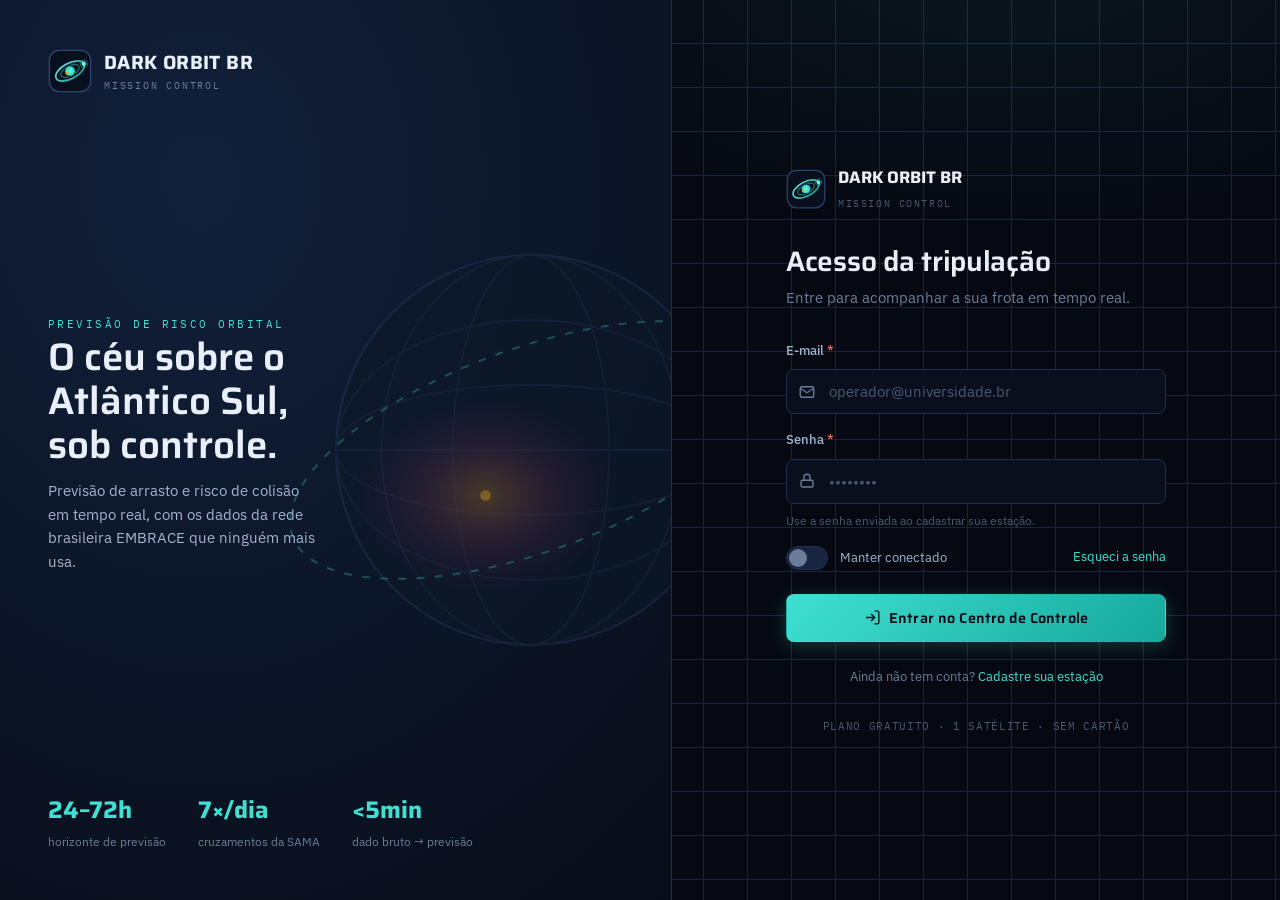
==== login.html @ e2dfccf2 "first commit" ====
<!DOCTYPE html>
<html lang="pt-BR">
<head>
  <meta charset="UTF-8">
  <meta name="viewport" content="width=device-width, initial-scale=1.0">
  <meta name="description" content="Acesso da tripulação ao Centro de Controle do Dark Orbit BR.">
  <title>Acesso · Dark Orbit BR</title>
  <link rel="icon" type="image/svg+xml" href="assets/logo.svg">
  <link rel="preconnect" href="https://fonts.googleapis.com">
  <link rel="preconnect" href="https://fonts.gstatic.com" crossorigin>
  <link href="https://fonts.googleapis.com/css2?family=Saira:wght@500;600;700&family=IBM+Plex+Sans:wght@400;500;600&family=IBM+Plex+Mono:wght@400;500&display=swap" rel="stylesheet">
  <link rel="stylesheet" href="css/style.css">
  <style>
    /* Layout específico da tela de acesso (split visual + formulário).
       Mantido localmente por ser exclusivo desta página. */
    .auth { display: grid; grid-template-columns: 1.05fr 0.95fr; min-height: 100vh; }
    .auth__visual {
      position: relative; overflow: hidden;
      background: radial-gradient(130% 120% at 30% 20%, #11203a, var(--c-void));
      border-right: 1px solid var(--c-line);
      display: flex; flex-direction: column; justify-content: space-between;
      padding: var(--s-7);
    }
    .auth__brand { display: flex; align-items: center; gap: var(--s-3); }
    .auth__brand img { width: 44px; height: 44px; }
    .auth__brand b { font-family: var(--f-display); font-size: 1.2rem; color: var(--t-hi); letter-spacing: 0.02em; }
    .auth__brand small { font-family: var(--f-mono); font-size: 0.62rem; letter-spacing: 0.18em; color: var(--t-low); text-transform: uppercase; display: block; }
    .auth__headline { max-width: 30ch; }
    .auth__headline h2 { font-size: clamp(1.6rem, 3vw, 2.4rem); margin-bottom: var(--s-3); }
    .auth__headline p { color: var(--t-mid); font-size: 0.95rem; }
    .auth__globe { position: absolute; right: -120px; top: 50%; transform: translateY(-50%); width: 520px; opacity: 0.5; pointer-events: none; }
    .auth__stats { display: flex; gap: var(--s-6); position: relative; z-index: 1; }
    .auth__stat b { font-family: var(--f-display); font-size: 1.5rem; color: var(--signal); display: block; }
    .auth__stat span { font-size: 0.74rem; color: var(--t-low); }
    .auth__form { display: flex; flex-direction: column; justify-content: center; padding: var(--s-7); }
    .auth__card { width: 100%; max-width: 380px; margin: 0 auto; }
    @media (max-width: 880px) {
      .auth { grid-template-columns: 1fr; }
      .auth__visual { display: none; }
      .auth__form { padding: var(--s-6) var(--s-5); }
    }
  </style>
</head>
<body>
  <main class="auth">
    <!-- Painel visual -->
    <section class="auth__visual" aria-hidden="true">
      <div class="auth__brand">
        <img src="assets/logo.svg" alt="">
        <span><b>DARK ORBIT BR</b><small>Mission Control</small></span>
      </div>

      <div class="auth__headline">
        <span class="eyebrow">Previsão de risco orbital</span>
        <h2>O céu sobre o Atlântico Sul, sob controle.</h2>
        <p>Previsão de arrasto e risco de colisão em tempo real, com os dados da rede brasileira EMBRACE que ninguém mais usa.</p>
      </div>

      <div class="auth__stats">
        <div class="auth__stat"><b>24–72h</b><span>horizonte de previsão</span></div>
        <div class="auth__stat"><b>7×/dia</b><span>cruzamentos da SAMA</span></div>
        <div class="auth__stat"><b>&lt;5min</b><span>dado bruto → previsão</span></div>
      </div>

      <!-- globo decorativo -->
      <svg class="auth__globe" viewBox="0 0 400 400">
        <defs>
          <radialGradient id="sama3" cx="50%" cy="50%" r="50%">
            <stop offset="0" stop-color="#f5a623" stop-opacity="0.5"/>
            <stop offset="0.6" stop-color="#d6457f" stop-opacity="0.18"/>
            <stop offset="1" stop-color="#d6457f" stop-opacity="0"/>
          </radialGradient>
        </defs>
        <circle cx="200" cy="200" r="150" fill="#0d1828" stroke="#22375c" stroke-width="1.5"/>
        <g fill="none" stroke="#1c2e4d" stroke-width="1">
          <ellipse cx="200" cy="200" rx="150" ry="50"/>
          <ellipse cx="200" cy="200" rx="150" ry="100"/>
          <ellipse cx="200" cy="200" rx="60" ry="150"/>
          <ellipse cx="200" cy="200" rx="115" ry="150"/>
          <line x1="50" y1="200" x2="350" y2="200"/>
        </g>
        <ellipse cx="165" cy="235" rx="100" ry="75" fill="url(#sama3)"/>
        <circle cx="165" cy="235" r="4" fill="#f5a623"/>
        <ellipse class="orbit-path-anim" cx="200" cy="200" rx="195" ry="78" fill="none" stroke="#3fe0d2" stroke-width="1.5" stroke-opacity="0.6" transform="rotate(-20 200 200)"/>
        <g transform="rotate(-20 200 200)"><circle cx="395" cy="200" r="5" fill="#3fe0d2"/></g>
      </svg>
    </section>

    <!-- Formulário de acesso -->
    <section class="auth__form">
      <div class="auth__card">
        <!-- marca visível também no mobile -->
        <div class="row" style="gap:var(--s-3);margin-bottom:var(--s-6)">
          <img src="assets/logo.svg" alt="Logotipo do Dark Orbit BR" style="width:40px;height:40px">
          <span><b style="font-family:var(--f-display);color:var(--t-hi);font-size:1.05rem">DARK ORBIT BR</b><br><span class="dim" style="font-family:var(--f-mono);font-size:0.62rem;letter-spacing:0.16em">MISSION CONTROL</span></span>
        </div>

        <h1 style="margin-bottom:var(--s-2)">Acesso da tripulação</h1>
        <p class="muted" style="margin-bottom:var(--s-6)">Entre para acompanhar a sua frota em tempo real.</p>

        <!-- form sem JS: a validação real entra no Web Development -->
        <form action="index.html" method="get" novalidate>
          <div class="field">
            <label class="field__label" for="email">E-mail <span class="req" aria-hidden="true">*</span></label>
            <div class="inputgroup">
              <span class="inputgroup__icon" aria-hidden="true"><svg viewBox="0 0 24 24" fill="none" stroke="currentColor" stroke-width="1.8"><rect x="3" y="5" width="18" height="14" rx="2"/><path d="m3 7 9 6 9-6"/></svg></span>
              <input class="input" id="email" name="email" type="email" placeholder="operador@universidade.br" autocomplete="email" required>
            </div>
          </div>

          <div class="field">
            <label class="field__label" for="senha">Senha <span class="req" aria-hidden="true">*</span></label>
            <div class="inputgroup">
              <span class="inputgroup__icon" aria-hidden="true"><svg viewBox="0 0 24 24" fill="none" stroke="currentColor" stroke-width="1.8"><rect x="4" y="11" width="16" height="9" rx="2"/><path d="M8 11V7a4 4 0 0 1 8 0v4"/></svg></span>
              <input class="input" id="senha" name="senha" type="password" placeholder="••••••••" autocomplete="current-password" required>
            </div>
            <span class="field__hint">Use a senha enviada ao cadastrar sua estação.</span>
          </div>

          <div class="row row--between" style="margin-bottom:var(--s-5)">
            <span class="switch">
              <span class="switch__track" aria-hidden="true"></span>
              <span class="switch__label">Manter conectado</span>
            </span>
            <a href="#" style="font-size:0.82rem;color:var(--signal)">Esqueci a senha</a>
          </div>

          <button class="btn btn--primary btn--block" type="submit">
            <svg viewBox="0 0 24 24" fill="none" stroke="currentColor" stroke-width="1.8" aria-hidden="true"><path d="M15 3h4a2 2 0 0 1 2 2v14a2 2 0 0 1-2 2h-4"/><path d="M10 17l5-5-5-5M15 12H3"/></svg>
            Entrar no Centro de Controle
          </button>
        </form>

        <p class="text-center muted" style="margin-top:var(--s-5);font-size:0.84rem">
          Ainda não tem conta? <a href="#" style="color:var(--signal)">Cadastre sua estação</a>
        </p>

        <p class="text-center dim" style="margin-top:var(--s-6);font-size:0.7rem;font-family:var(--f-mono);letter-spacing:0.06em">
          PLANO GRATUITO · 1 SATÉLITE · SEM CARTÃO
        </p>
      </div>
    </section>
  </main>
</body>
</html>
---- css/style.css ----
/* =====================================================================
   DARK ORBIT BR — Sistema de Design
   FED (Front-End Design) · Global Solution 2026 · FIAP
   Tema: Centro de Controle, modo noturno.
   Estrutura do arquivo:
     1. Tokens (variáveis de design)
     2. Reset e base
     3. Tipografia
     4. Layout (shell, sidebar, topbar, grid, footer)
     5. Componentes (cards, status, telemetria, tabelas, botões,
        formulários, alertas, mapa orbital, timeline)
     6. Utilitários
     7. Animações
     8. Responsividade (breakpoints)
   ===================================================================== */

/* ============================ 1. TOKENS ============================= */
:root {
  /* --- Cor: superfícies (espaço profundo) --- */
  --c-void:      #060912;
  --c-deep:      #0a0f1d;
  --c-panel:     #0f1729;
  --c-panel-2:   #131d33;
  --c-elevated:  #182542;
  --c-line:      #1f2f4f;
  --c-line-soft: #18243d;
  --c-line-glow: #2c4470;

  /* --- Cor: texto --- */
  --t-hi:   #e9eff8;
  --t-mid:  #a3b4cd;
  --t-low:  #6b7d99;
  --t-dim:  #4a5970;

  /* --- Cor: acento "sinal" (telemetria, ciano) --- */
  --signal:        #3fe0d2;
  --signal-bright: #6bf0e4;
  --signal-deep:   #16a89c;
  --signal-glow:   rgba(63, 224, 210, 0.35);

  /* --- Cor: status semântico --- */
  --st-calm:    #34d399;   /* calmo / nominal */
  --st-calm-bg: rgba(52, 211, 153, 0.12);
  --st-warn:    #f5b73d;   /* atenção */
  --st-warn-bg: rgba(245, 183, 61, 0.12);
  --st-crit:    #fb6a5e;   /* crítico */
  --st-crit-bg: rgba(251, 106, 94, 0.13);
  --st-crit-glow: rgba(251, 106, 94, 0.4);

  /* --- Cor: anomalia SAMA (calor atmosférico, âmbar→magenta) --- */
  --sama-core: #f5a623;
  --sama-edge: #d6457f;

  /* --- Tipografia --- */
  --f-display: "Saira", "Saira Fallback", system-ui, sans-serif;
  --f-body:    "IBM Plex Sans", "Segoe UI", system-ui, sans-serif;
  --f-mono:    "IBM Plex Mono", "SFMono-Regular", Consolas, monospace;

  /* --- Escala de espaçamento (base 4px) --- */
  --s-1: 0.25rem; --s-2: 0.5rem;  --s-3: 0.75rem; --s-4: 1rem;
  --s-5: 1.5rem;  --s-6: 2rem;    --s-7: 3rem;    --s-8: 4rem;

  /* --- Raio --- */
  --r-sm: 4px; --r-md: 8px; --r-lg: 14px; --r-pill: 999px;

  /* --- Sombra e profundidade --- */
  --sh-1: 0 1px 2px rgba(0,0,0,.4);
  --sh-2: 0 4px 16px rgba(0,0,0,.45);
  --sh-3: 0 12px 40px rgba(0,0,0,.55);
  --sh-inset: inset 0 1px 0 rgba(255,255,255,.04);

  /* --- Layout --- */
  --rail: 248px;          /* largura da sidebar */
  --topbar-h: 64px;
  --maxw: 1440px;
}

/* ========================= 2. RESET / BASE ========================= */
*, *::before, *::after { box-sizing: border-box; margin: 0; padding: 0; }

html { scroll-behavior: smooth; -webkit-text-size-adjust: 100%; }

body {
  font-family: var(--f-body);
  font-size: 15px;
  line-height: 1.55;
  color: var(--t-mid);
  background-color: var(--c-void);
  /* atmosfera: malha de gradientes + grade técnica sutil */
  background-image:
    radial-gradient(900px 500px at 78% -8%, rgba(63,224,210,.07), transparent 60%),
    radial-gradient(700px 600px at 12% 108%, rgba(214,69,127,.06), transparent 55%),
    linear-gradient(var(--c-line-soft) 1px, transparent 1px),
    linear-gradient(90deg, var(--c-line-soft) 1px, transparent 1px);
  background-size: 100% 100%, 100% 100%, 44px 44px, 44px 44px;
  background-position: 0 0, 0 0, -1px -1px, -1px -1px;
  background-attachment: fixed;
  -webkit-font-smoothing: antialiased;
  text-rendering: optimizeLegibility;
  min-height: 100vh;
}

img, svg { display: block; max-width: 100%; }
a { color: inherit; text-decoration: none; }
button { font-family: inherit; cursor: pointer; border: none; background: none; color: inherit; }
ul { list-style: none; }

/* Foco visível e consistente (acessibilidade / navegação por teclado) */
:focus-visible {
  outline: 2px solid var(--signal);
  outline-offset: 2px;
  border-radius: var(--r-sm);
}

::selection { background: var(--signal-glow); color: var(--t-hi); }

/* Scrollbar temática */
::-webkit-scrollbar { width: 10px; height: 10px; }
::-webkit-scrollbar-track { background: var(--c-deep); }
::-webkit-scrollbar-thumb { background: var(--c-line); border-radius: var(--r-pill); border: 2px solid var(--c-deep); }
::-webkit-scrollbar-thumb:hover { background: var(--c-line-glow); }

/* Salto para conteúdo (acessibilidade) */
.skip-link {
  position: absolute; left: var(--s-4); top: -120px;
  z-index: 100; padding: var(--s-2) var(--s-4);
  background: var(--signal); color: var(--c-void);
  font-weight: 600; border-radius: var(--r-md);
  transition: top .2s ease;
}
.skip-link:focus { top: var(--s-4); }

/* ========================== 3. TIPOGRAFIA ========================== */
h1, h2, h3, h4 { font-family: var(--f-display); color: var(--t-hi); line-height: 1.15; font-weight: 600; }
h1 { font-size: clamp(1.5rem, 2.2vw, 2.1rem); letter-spacing: -0.01em; }
h2 { font-size: clamp(1.15rem, 1.6vw, 1.4rem); }
h3 { font-size: 1.02rem; font-weight: 600; }
h4 { font-size: 0.86rem; font-weight: 600; }

.eyebrow {
  font-family: var(--f-mono);
  font-size: 0.7rem;
  letter-spacing: 0.22em;
  text-transform: uppercase;
  color: var(--signal);
}
.muted { color: var(--t-low); }
.dim   { color: var(--t-dim); }

/* Leitura de telemetria em monoespaçada */
.readout {
  font-family: var(--f-mono);
  font-variant-numeric: tabular-nums;
  letter-spacing: 0.02em;
}

/* ============================ 4. LAYOUT ============================ */
.app {
  display: grid;
  grid-template-columns: var(--rail) 1fr;
  min-height: 100vh;
}

/* --- Sidebar (navegação primária) --- */
.sidebar {
  position: sticky; top: 0; align-self: start;
  height: 100vh;
  display: flex; flex-direction: column;
  gap: var(--s-5);
  padding: var(--s-5) var(--s-4);
  background: linear-gradient(180deg, var(--c-deep), var(--c-void));
  border-right: 1px solid var(--c-line);
  z-index: 30;
}
.brand { display: flex; align-items: center; gap: var(--s-3); padding: 0 var(--s-2); }
.brand__mark { width: 38px; height: 38px; flex: none; }
.brand__name { font-family: var(--f-display); font-weight: 700; font-size: 1.05rem; color: var(--t-hi); letter-spacing: 0.02em; line-height: 1; }
.brand__sub  { font-family: var(--f-mono); font-size: 0.6rem; letter-spacing: 0.18em; color: var(--t-low); text-transform: uppercase; }

.nav__label {
  font-family: var(--f-mono); font-size: 0.62rem; letter-spacing: 0.2em;
  text-transform: uppercase; color: var(--t-dim);
  padding: 0 var(--s-3); margin-bottom: var(--s-2);
}
.nav__list { display: flex; flex-direction: column; gap: 2px; }
.nav__item {
  display: flex; align-items: center; gap: var(--s-3);
  padding: var(--s-3); border-radius: var(--r-md);
  color: var(--t-mid); font-size: 0.92rem; font-weight: 500;
  position: relative; transition: background .15s ease, color .15s ease;
}
.nav__item svg { width: 19px; height: 19px; flex: none; opacity: .8; }
.nav__item:hover { background: var(--c-panel); color: var(--t-hi); }
.nav__item[aria-current="page"] {
  background: linear-gradient(90deg, rgba(63,224,210,.14), transparent);
  color: var(--t-hi);
}
.nav__item[aria-current="page"]::before {
  content: ""; position: absolute; left: 0; top: 18%; bottom: 18%;
  width: 3px; border-radius: var(--r-pill);
  background: var(--signal); box-shadow: 0 0 10px var(--signal-glow);
}
.nav__item[aria-current="page"] svg { opacity: 1; color: var(--signal); }

.sidebar__foot { margin-top: auto; }

/* Cartão de usuário (persona) */
.userchip {
  display: flex; align-items: center; gap: var(--s-3);
  padding: var(--s-3); border-radius: var(--r-md);
  background: var(--c-panel); border: 1px solid var(--c-line-soft);
}
.userchip__avatar {
  width: 36px; height: 36px; border-radius: var(--r-pill); flex: none;
  display: grid; place-items: center;
  font-family: var(--f-display); font-weight: 700; font-size: 0.9rem;
  color: var(--c-void); background: linear-gradient(135deg, var(--signal), var(--signal-deep));
}
.userchip__name { font-size: 0.82rem; color: var(--t-hi); font-weight: 600; line-height: 1.2; }
.userchip__role { font-size: 0.7rem; color: var(--t-low); }

/* --- Coluna principal --- */
.main { display: flex; flex-direction: column; min-width: 0; }

/* --- Topbar --- */
.topbar {
  position: sticky; top: 0; z-index: 20;
  height: var(--topbar-h);
  display: flex; align-items: center; gap: var(--s-4);
  padding: 0 var(--s-6);
  background: rgba(10,15,29,.82);
  backdrop-filter: blur(12px);
  border-bottom: 1px solid var(--c-line);
}
.topbar__title { display: flex; flex-direction: column; gap: 1px; min-width: 0; }
.topbar__title h1 { font-size: 1.15rem; }
.topbar__spacer { flex: 1; }
.topbar__meta { display: flex; align-items: center; gap: var(--s-5); }

/* Indicador de conexão "ao vivo" */
.live {
  display: inline-flex; align-items: center; gap: var(--s-2);
  font-family: var(--f-mono); font-size: 0.72rem; letter-spacing: 0.06em;
  color: var(--st-calm);
}
.live__dot {
  width: 8px; height: 8px; border-radius: 50%;
  background: var(--st-calm); box-shadow: 0 0 0 0 rgba(52,211,153,.5);
  animation: pulse 2.4s infinite;
}
.clock { font-family: var(--f-mono); font-size: 0.8rem; color: var(--t-mid); letter-spacing: 0.04em; }

/* --- Área de conteúdo --- */
.content { padding: var(--s-6); max-width: var(--maxw); width: 100%; margin: 0 auto; }
.content > * + * { margin-top: var(--s-6); }

.section__head {
  display: flex; align-items: flex-end; justify-content: space-between;
  gap: var(--s-4); margin-bottom: var(--s-4); flex-wrap: wrap;
}
.section__head p { font-size: 0.88rem; color: var(--t-low); max-width: 60ch; }

/* Grades reutilizáveis */
.grid { display: grid; gap: var(--s-5); }
.grid--kpi   { grid-template-columns: repeat(4, 1fr); }
.grid--2     { grid-template-columns: repeat(2, 1fr); }
.grid--3     { grid-template-columns: repeat(3, 1fr); }
.grid--split { grid-template-columns: 1.6fr 1fr; align-items: start; }
.grid--detail{ grid-template-columns: 1.35fr 1fr; align-items: start; }

/* --- Rodapé --- */
.footer {
  margin-top: auto;
  padding: var(--s-5) var(--s-6);
  border-top: 1px solid var(--c-line);
  display: flex; align-items: center; justify-content: space-between;
  flex-wrap: wrap; gap: var(--s-3);
  font-size: 0.78rem; color: var(--t-dim);
}
.footer a:hover { color: var(--signal); }
.footer__tag { font-family: var(--f-mono); letter-spacing: 0.04em; }

/* ========================= 5. COMPONENTES ========================= */

/* --- Painel / Card base (com cantos de HUD) --- */
.panel {
  position: relative;
  background: linear-gradient(180deg, var(--c-panel), var(--c-deep));
  border: 1px solid var(--c-line);
  border-radius: var(--r-lg);
  box-shadow: var(--sh-2), var(--sh-inset);
}
.panel--pad { padding: var(--s-5); }
.panel__head {
  display: flex; align-items: center; justify-content: space-between;
  gap: var(--s-3); padding: var(--s-4) var(--s-5);
  border-bottom: 1px solid var(--c-line-soft);
}
.panel__head h3 { display: flex; align-items: center; gap: var(--s-2); }
.panel__body { padding: var(--s-5); }
.panel__foot { padding: var(--s-4) var(--s-5); border-top: 1px solid var(--c-line-soft); }

/* Cantos de mira (HUD) nos painéis em destaque */
.panel--hud::before, .panel--hud::after {
  content: ""; position: absolute; width: 14px; height: 14px; pointer-events: none;
  border-color: var(--c-line-glow); border-style: solid; border-width: 0;
}
.panel--hud::before { top: 8px; left: 8px; border-top-width: 2px; border-left-width: 2px; border-top-left-radius: 3px; }
.panel--hud::after  { bottom: 8px; right: 8px; border-bottom-width: 2px; border-right-width: 2px; border-bottom-right-radius: 3px; }

/* --- KPI / cartão de métrica --- */
.kpi { padding: var(--s-5); display: flex; flex-direction: column; gap: var(--s-3); }
.kpi__top { display: flex; align-items: center; justify-content: space-between; }
.kpi__icon { width: 34px; height: 34px; border-radius: var(--r-md); display: grid; place-items: center; background: var(--c-elevated); color: var(--signal); }
.kpi__icon svg { width: 18px; height: 18px; }
.kpi__value { font-family: var(--f-display); font-size: 2.1rem; font-weight: 700; color: var(--t-hi); line-height: 1; }
.kpi__value small { font-size: 0.9rem; color: var(--t-low); font-weight: 500; }
.kpi__label { font-size: 0.8rem; color: var(--t-low); }
.kpi__delta { font-family: var(--f-mono); font-size: 0.74rem; display: inline-flex; align-items: center; gap: 4px; }
.kpi__delta--up   { color: var(--st-crit); }
.kpi__delta--down { color: var(--st-calm); }
.kpi__delta--flat { color: var(--t-low); }

/* --- Pílula de status --- */
.pill {
  display: inline-flex; align-items: center; gap: var(--s-2);
  padding: 4px 10px; border-radius: var(--r-pill);
  font-family: var(--f-mono); font-size: 0.7rem; font-weight: 500;
  letter-spacing: 0.06em; text-transform: uppercase;
  border: 1px solid transparent; white-space: nowrap;
}
.pill__dot { width: 7px; height: 7px; border-radius: 50%; flex: none; }
.pill--calm { color: var(--st-calm); background: var(--st-calm-bg); border-color: rgba(52,211,153,.25); }
.pill--calm .pill__dot { background: var(--st-calm); }
.pill--warn { color: var(--st-warn); background: var(--st-warn-bg); border-color: rgba(245,183,61,.28); }
.pill--warn .pill__dot { background: var(--st-warn); }
.pill--crit { color: var(--st-crit); background: var(--st-crit-bg); border-color: rgba(251,106,94,.3); }
.pill--crit .pill__dot { background: var(--st-crit); box-shadow: 0 0 8px var(--st-crit-glow); animation: blink 1.4s infinite; }
.pill--neutral { color: var(--t-mid); background: var(--c-elevated); border-color: var(--c-line); }
.pill--neutral .pill__dot { background: var(--t-low); }

/* --- Lista de satélites (frota) --- */
.fleet { display: flex; flex-direction: column; }
.fleet__row {
  display: grid;
  grid-template-columns: auto 1.4fr 1fr 1fr 1fr auto;
  align-items: center; gap: var(--s-4);
  padding: var(--s-4) var(--s-5);
  border-bottom: 1px solid var(--c-line-soft);
  transition: background .15s ease;
}
.fleet__row:last-child { border-bottom: none; }
.fleet__row:hover { background: var(--c-panel-2); }
.fleet__row--head {
  font-family: var(--f-mono); font-size: 0.66rem; letter-spacing: 0.14em;
  text-transform: uppercase; color: var(--t-dim);
  padding-top: var(--s-3); padding-bottom: var(--s-3);
}
.fleet__name { display: flex; flex-direction: column; gap: 1px; }
.fleet__name b { color: var(--t-hi); font-weight: 600; font-size: 0.92rem; }
.fleet__name span { font-family: var(--f-mono); font-size: 0.68rem; color: var(--t-low); }
.fleet__metric { font-family: var(--f-mono); font-size: 0.86rem; color: var(--t-mid); font-variant-numeric: tabular-nums; }
.fleet__metric small { color: var(--t-dim); }
.fleet__chevron { color: var(--t-dim); }
.fleet__chevron svg { width: 18px; height: 18px; }
.fleet__row:hover .fleet__chevron { color: var(--signal); }
.statusdot { width: 9px; height: 9px; border-radius: 50%; }
.statusdot--calm { background: var(--st-calm); box-shadow: 0 0 8px rgba(52,211,153,.5); }
.statusdot--warn { background: var(--st-warn); box-shadow: 0 0 8px rgba(245,183,61,.5); }
.statusdot--crit { background: var(--st-crit); box-shadow: 0 0 10px var(--st-crit-glow); animation: blink 1.4s infinite; }

/* --- Barra de telemetria (medidor) --- */
.gauge { display: flex; flex-direction: column; gap: var(--s-2); }
.gauge__top { display: flex; align-items: baseline; justify-content: space-between; }
.gauge__name { font-size: 0.8rem; color: var(--t-mid); }
.gauge__val { font-family: var(--f-mono); font-size: 0.84rem; color: var(--t-hi); font-variant-numeric: tabular-nums; }
.gauge__track { height: 7px; border-radius: var(--r-pill); background: var(--c-elevated); overflow: hidden; }
.gauge__fill { height: 100%; border-radius: var(--r-pill); background: linear-gradient(90deg, var(--signal-deep), var(--signal)); }
.gauge__fill--warn { background: linear-gradient(90deg, #b9820f, var(--st-warn)); }
.gauge__fill--crit { background: linear-gradient(90deg, #b5392f, var(--st-crit)); }
.gauge__scale { display: flex; justify-content: space-between; font-family: var(--f-mono); font-size: 0.62rem; color: var(--t-dim); }

/* --- Item de leitura chave/valor --- */
.kv { display: flex; flex-direction: column; gap: 3px; padding: var(--s-3) 0; border-bottom: 1px solid var(--c-line-soft); }
.kv:last-child { border-bottom: none; }
.kv__k { font-family: var(--f-mono); font-size: 0.66rem; letter-spacing: 0.12em; text-transform: uppercase; color: var(--t-dim); }
.kv__v { font-size: 0.95rem; color: var(--t-hi); }
.kv__v .readout { color: var(--signal); }

/* --- Botões --- */
.btn {
  display: inline-flex; align-items: center; justify-content: center; gap: var(--s-2);
  padding: var(--s-3) var(--s-5); border-radius: var(--r-md);
  font-family: var(--f-display); font-weight: 600; font-size: 0.9rem; letter-spacing: 0.01em;
  border: 1px solid transparent; transition: transform .12s ease, background .15s ease, border-color .15s ease, box-shadow .15s ease;
  white-space: nowrap;
}
.btn svg { width: 17px; height: 17px; }
.btn:active { transform: translateY(1px); }
.btn--primary { background: linear-gradient(135deg, var(--signal), var(--signal-deep)); color: var(--c-void); box-shadow: 0 4px 18px rgba(63,224,210,.22); }
.btn--primary:hover { box-shadow: 0 6px 26px rgba(63,224,210,.38); }
.btn--ghost { border-color: var(--c-line-glow); color: var(--t-hi); background: var(--c-panel); }
.btn--ghost:hover { border-color: var(--signal); background: var(--c-panel-2); }
.btn--danger { background: var(--st-crit-bg); color: var(--st-crit); border-color: rgba(251,106,94,.4); }
.btn--danger:hover { background: rgba(251,106,94,.2); }
.btn--block { width: 100%; }
.btn--sm { padding: var(--s-2) var(--s-3); font-size: 0.8rem; }

/* Botão-ícone */
.iconbtn { width: 38px; height: 38px; border-radius: var(--r-md); display: grid; place-items: center; color: var(--t-mid); border: 1px solid var(--c-line); background: var(--c-panel); transition: .15s ease; }
.iconbtn:hover { color: var(--t-hi); border-color: var(--c-line-glow); }
.iconbtn svg { width: 19px; height: 19px; }

/* --- Formulários --- */
.field { display: flex; flex-direction: column; gap: var(--s-2); margin-bottom: var(--s-4); }
.field__label { font-size: 0.82rem; color: var(--t-mid); font-weight: 500; }
.field__label .req { color: var(--st-crit); }
.field__hint { font-size: 0.72rem; color: var(--t-dim); }
.input, .select {
  width: 100%; padding: var(--s-3) var(--s-4);
  background: var(--c-deep); border: 1px solid var(--c-line);
  border-radius: var(--r-md); color: var(--t-hi);
  font-family: var(--f-body); font-size: 0.92rem;
  transition: border-color .15s ease, box-shadow .15s ease;
}
.input::placeholder { color: var(--t-dim); }
.input:focus, .select:focus { outline: none; border-color: var(--signal); box-shadow: 0 0 0 3px var(--signal-glow); }
.input--mono { font-family: var(--f-mono); letter-spacing: 0.02em; }
.inputgroup { position: relative; display: flex; align-items: center; }
.inputgroup .input { padding-left: 2.6rem; }
.inputgroup__icon { position: absolute; left: var(--s-3); color: var(--t-low); display: grid; place-items: center; }
.inputgroup__icon svg { width: 18px; height: 18px; }

/* Toggle / switch (visual; estado real virá no WD) */
.switch { display: inline-flex; align-items: center; gap: var(--s-3); }
.switch__track { width: 42px; height: 24px; border-radius: var(--r-pill); background: var(--c-elevated); border: 1px solid var(--c-line); position: relative; transition: .2s ease; }
.switch__track::after { content: ""; position: absolute; top: 2px; left: 2px; width: 18px; height: 18px; border-radius: 50%; background: var(--t-low); transition: .2s ease; }
.switch--on .switch__track { background: var(--signal-deep); border-color: var(--signal); }
.switch--on .switch__track::after { left: 20px; background: var(--signal-bright); }
.switch__label { font-size: 0.84rem; color: var(--t-mid); }

/* --- Alerta / banner crítico --- */
.alert {
  display: flex; gap: var(--s-4); align-items: flex-start;
  padding: var(--s-5); border-radius: var(--r-lg);
  border: 1px solid; position: relative; overflow: hidden;
}
.alert__icon { width: 40px; height: 40px; border-radius: var(--r-md); flex: none; display: grid; place-items: center; }
.alert__icon svg { width: 22px; height: 22px; }
.alert__body { flex: 1; min-width: 0; }
.alert__title { font-family: var(--f-display); font-weight: 600; color: var(--t-hi); font-size: 1.05rem; margin-bottom: 2px; }
.alert__text { font-size: 0.88rem; color: var(--t-mid); }
.alert__actions { display: flex; gap: var(--s-3); margin-top: var(--s-4); flex-wrap: wrap; }
.alert--crit { background: linear-gradient(180deg, rgba(251,106,94,.1), var(--c-panel)); border-color: rgba(251,106,94,.35); }
.alert--crit .alert__icon { background: var(--st-crit-bg); color: var(--st-crit); }
.alert--crit::before { content: ""; position: absolute; left: 0; top: 0; bottom: 0; width: 3px; background: var(--st-crit); box-shadow: 0 0 14px var(--st-crit-glow); }
.alert--warn { background: linear-gradient(180deg, rgba(245,183,61,.08), var(--c-panel)); border-color: rgba(245,183,61,.3); }
.alert--warn .alert__icon { background: var(--st-warn-bg); color: var(--st-warn); }
.alert--info { background: var(--c-panel); border-color: var(--c-line); }
.alert--info .alert__icon { background: var(--c-elevated); color: var(--signal); }

/* --- Mapa orbital --- */
.orbital { position: relative; border-radius: var(--r-lg); overflow: hidden; background: radial-gradient(120% 120% at 50% 30%, #0c1426, var(--c-void)); }
.orbital svg { width: 100%; height: auto; display: block; }
.orbital__legend {
  position: absolute; left: var(--s-4); bottom: var(--s-4);
  display: flex; flex-direction: column; gap: var(--s-2);
  padding: var(--s-3) var(--s-4); border-radius: var(--r-md);
  background: rgba(6,9,18,.7); backdrop-filter: blur(8px);
  border: 1px solid var(--c-line);
}
.orbital__legend li { display: flex; align-items: center; gap: var(--s-2); font-size: 0.72rem; color: var(--t-mid); }
.legend-swatch { width: 10px; height: 10px; border-radius: 50%; flex: none; }

/* --- Comparação de manobra (lado a lado) --- */
.compare { display: grid; grid-template-columns: 1fr 1fr; gap: var(--s-4); }
.option {
  border: 1px solid var(--c-line); border-radius: var(--r-lg);
  padding: var(--s-5); background: var(--c-panel); display: flex; flex-direction: column; gap: var(--s-4);
  transition: border-color .15s ease, transform .12s ease;
}
.option:hover { border-color: var(--c-line-glow); }
.option--recommended { border-color: var(--signal); box-shadow: 0 0 0 1px var(--signal-glow), 0 12px 30px rgba(0,0,0,.4); }
.option__tag { align-self: flex-start; }
.option__head { display: flex; align-items: center; justify-content: space-between; gap: var(--s-3); }
.option__title { font-family: var(--f-display); font-size: 1.1rem; color: var(--t-hi); font-weight: 600; }
.option__stats { display: flex; flex-direction: column; gap: var(--s-1); }

/* --- Timeline / histórico --- */
.timeline { display: flex; flex-direction: column; }
.tl__item { display: grid; grid-template-columns: auto 1fr; gap: var(--s-4); padding-bottom: var(--s-5); position: relative; }
.tl__rail { display: flex; flex-direction: column; align-items: center; }
.tl__node { width: 12px; height: 12px; border-radius: 50%; border: 2px solid var(--c-deep); flex: none; z-index: 1; }
.tl__node--calm { background: var(--st-calm); }
.tl__node--warn { background: var(--st-warn); }
.tl__node--crit { background: var(--st-crit); }
.tl__line { width: 2px; flex: 1; background: var(--c-line); margin-top: 2px; }
.tl__item:last-child .tl__line { display: none; }
.tl__time { font-family: var(--f-mono); font-size: 0.68rem; color: var(--t-dim); letter-spacing: 0.04em; }
.tl__title { font-size: 0.9rem; color: var(--t-hi); font-weight: 500; }
.tl__desc { font-size: 0.82rem; color: var(--t-low); }

/* --- Abas (visuais; ativação no WD) --- */
.tabs { display: flex; gap: var(--s-1); padding: var(--s-1); background: var(--c-deep); border: 1px solid var(--c-line); border-radius: var(--r-md); width: fit-content; }
.tab { padding: var(--s-2) var(--s-4); border-radius: var(--r-sm); font-size: 0.82rem; font-weight: 500; color: var(--t-low); transition: .15s ease; }
.tab:hover { color: var(--t-hi); }
.tab[aria-selected="true"] { background: var(--c-elevated); color: var(--t-hi); box-shadow: var(--sh-1); }

/* --- Gráfico (placeholder estrutural de densidade) --- */
.chart { width: 100%; height: auto; display: block; }
.chart-caption { display: flex; align-items: center; gap: var(--s-4); margin-top: var(--s-3); flex-wrap: wrap; font-size: 0.74rem; color: var(--t-low); }
.chart-caption span { display: inline-flex; align-items: center; gap: 6px; }
.chart-key { width: 16px; height: 3px; border-radius: 2px; }

/* ========================== 6. UTILITÁRIOS ========================= */
.stack    { display: flex; flex-direction: column; }
.stack-2 > * + * { margin-top: var(--s-2); }
.stack-3 > * + * { margin-top: var(--s-3); }
.stack-4 > * + * { margin-top: var(--s-4); }
.row      { display: flex; align-items: center; gap: var(--s-3); }
.row--between { justify-content: space-between; }
.wrap     { flex-wrap: wrap; }
.flex-1   { flex: 1; }
.text-center { text-align: center; }
.full     { width: 100%; }
.hide     { display: none; }

/* ========================== 7. ANIMAÇÕES ========================== */
@keyframes pulse {
  0%   { box-shadow: 0 0 0 0 rgba(52,211,153,.5); }
  70%  { box-shadow: 0 0 0 7px rgba(52,211,153,0); }
  100% { box-shadow: 0 0 0 0 rgba(52,211,153,0); }
}
@keyframes blink { 0%,100% { opacity: 1; } 50% { opacity: .35; } }
@keyframes rise  { from { opacity: 0; transform: translateY(12px); } to { opacity: 1; transform: translateY(0); } }
@keyframes orbit-spin { from { transform: rotate(0); } to { transform: rotate(360deg); } }
@keyframes dash { to { stroke-dashoffset: -1000; } }

/* Entrada escalonada no carregamento da página */
.rise { opacity: 0; animation: rise .55s cubic-bezier(.2,.7,.3,1) forwards; }
.rise:nth-child(1) { animation-delay: .04s; }
.rise:nth-child(2) { animation-delay: .10s; }
.rise:nth-child(3) { animation-delay: .16s; }
.rise:nth-child(4) { animation-delay: .22s; }
.rise:nth-child(5) { animation-delay: .28s; }
.rise:nth-child(6) { animation-delay: .34s; }

/* Satélite orbitando no mapa (decorativo, CSS puro) */
.orbit-sat { transform-origin: center; animation: orbit-spin 36s linear infinite; }
.orbit-sat--slow { animation-duration: 60s; }
.orbit-path-anim { stroke-dasharray: 6 8; animation: dash 30s linear infinite; }

/* Respeita preferência de menos movimento (acessibilidade) */
@media (prefers-reduced-motion: reduce) {
  *, *::before, *::after { animation-duration: .001ms !important; animation-iteration-count: 1 !important; transition-duration: .001ms !important; scroll-behavior: auto !important; }
  .rise { opacity: 1; }
}

/* ======================== 8. RESPONSIVIDADE ======================= */
/* Navegação inferior (mobile/tablet) — escondida no desktop */
.mobnav { display: none; }

/* Tablet: sidebar vira trilho de ícones */
@media (max-width: 1024px) {
  :root { --rail: 76px; }
  .brand__name, .brand__sub, .nav__label, .nav__item span,
  .userchip__name, .userchip__role { display: none; }
  .brand { justify-content: center; padding: 0; }
  .nav__item { justify-content: center; padding: var(--s-3); }
  .nav__item[aria-current="page"] { background: var(--c-panel); }
  .userchip { justify-content: center; padding: var(--s-2); background: transparent; border: none; }
  .grid--kpi { grid-template-columns: repeat(2, 1fr); }
  .grid--split, .grid--detail { grid-template-columns: 1fr; }
  .content { padding: var(--s-5); }
  .topbar { padding: 0 var(--s-5); }
}

/* Mobile: sidebar some, navegação vai para baixo (padrão app, sem JS) */
@media (max-width: 640px) {
  :root { --topbar-h: 56px; }
  .app { grid-template-columns: 1fr; }
  .sidebar { display: none; }
  .content { padding: var(--s-4); padding-bottom: 84px; }
  .content > * + * { margin-top: var(--s-5); }
  .topbar { padding: 0 var(--s-4); }
  .clock { display: none; }

  .grid--kpi, .grid--2, .grid--3 { grid-template-columns: 1fr; }
  .compare { grid-template-columns: 1fr; }

  /* Lista de frota colapsa para cartões legíveis */
  .fleet__row { grid-template-columns: auto 1fr auto; row-gap: var(--s-2); }
  .fleet__row--head { display: none; }
  .fleet__metric { grid-column: 2 / 4; font-size: 0.78rem; }
  .fleet__metric::before { content: attr(data-label) " "; color: var(--t-dim); font-size: 0.66rem; }

  .mobnav {
    display: flex; position: fixed; left: 0; right: 0; bottom: 0; z-index: 40;
    justify-content: space-around; align-items: center;
    padding: var(--s-2) var(--s-2) calc(var(--s-2) + env(safe-area-inset-bottom));
    background: rgba(10,15,29,.94); backdrop-filter: blur(14px);
    border-top: 1px solid var(--c-line);
  }
  .mobnav__item { display: flex; flex-direction: column; align-items: center; gap: 3px; padding: var(--s-2); color: var(--t-low); font-size: 0.62rem; font-family: var(--f-mono); letter-spacing: 0.04em; border-radius: var(--r-md); }
  .mobnav__item svg { width: 21px; height: 21px; }
  .mobnav__item[aria-current="page"] { color: var(--signal); }

  .section__head { flex-direction: column; align-items: flex-start; gap: var(--s-2); }
  .topbar__meta { gap: var(--s-3); }
}

/* Telas largas: limita densidade */
@media (min-width: 1600px) {
  .content { padding-left: var(--s-7); padding-right: var(--s-7); }
}
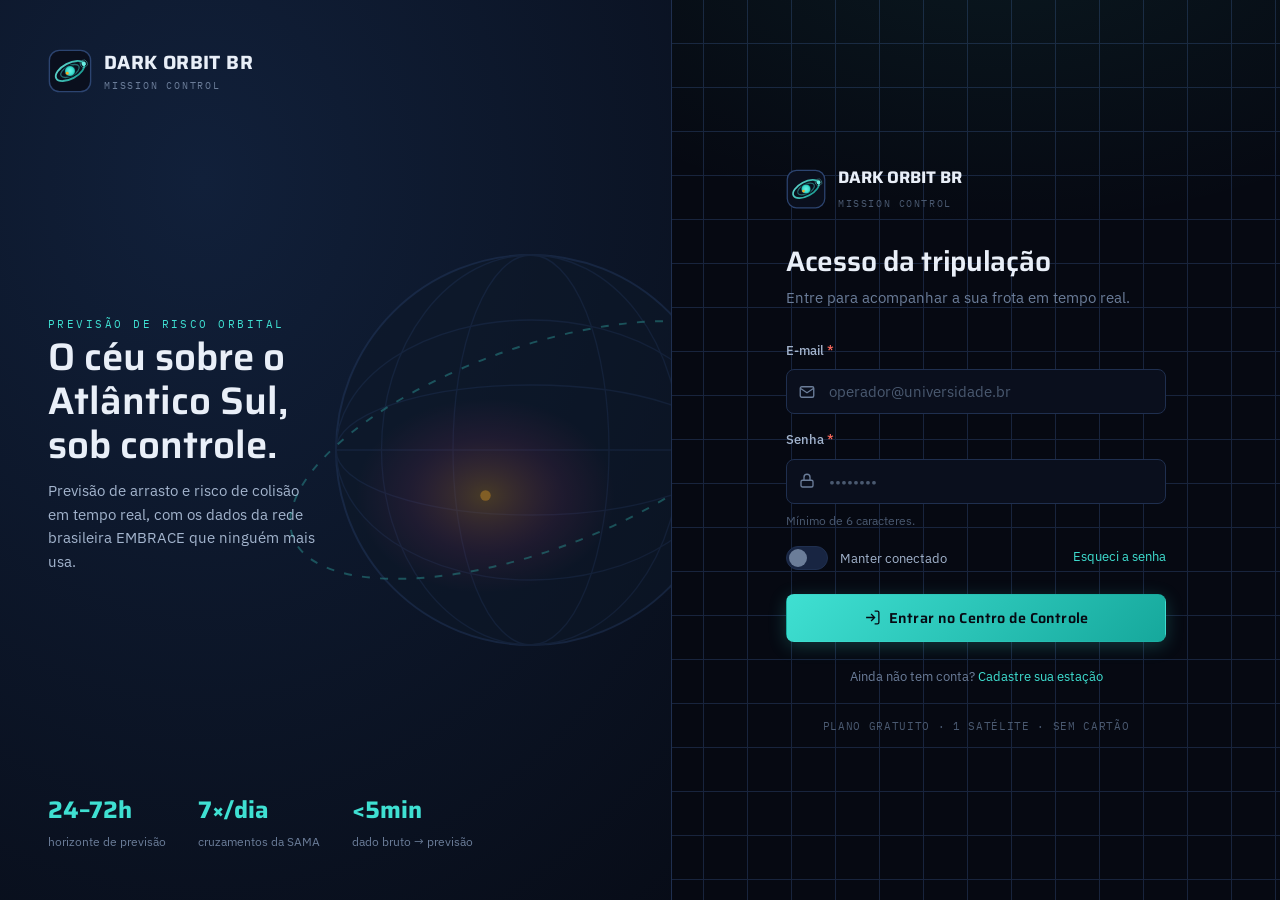
==== commit 8cb0d8dd: "add_js_extends" ====
--- a/login.html
+++ b/login.html
@@ -98,36 +98,39 @@
         <h1 style="margin-bottom:var(--s-2)">Acesso da tripulação</h1>
         <p class="muted" style="margin-bottom:var(--s-6)">Entre para acompanhar a sua frota em tempo real.</p>
 
-        <!-- form sem JS: a validação real entra no Web Development -->
-        <form action="index.html" method="get" novalidate>
+        <!-- A validação é feita por js/login.js (Web Development).
+             O formulário ainda aponta para index.html como fallback. -->
+        <form id="form-login" action="index.html" method="get" novalidate>
           <div class="field">
             <label class="field__label" for="email">E-mail <span class="req" aria-hidden="true">*</span></label>
             <div class="inputgroup">
               <span class="inputgroup__icon" aria-hidden="true"><svg viewBox="0 0 24 24" fill="none" stroke="currentColor" stroke-width="1.8"><rect x="3" y="5" width="18" height="14" rx="2"/><path d="m3 7 9 6 9-6"/></svg></span>
-              <input class="input" id="email" name="email" type="email" placeholder="operador@universidade.br" autocomplete="email" required>
+              <input class="input" id="email" name="email" type="email" placeholder="operador@universidade.br" autocomplete="email" required aria-describedby="erro-email">
             </div>
+            <span class="field__error" id="erro-email" role="alert" hidden></span>
           </div>
 
           <div class="field">
             <label class="field__label" for="senha">Senha <span class="req" aria-hidden="true">*</span></label>
             <div class="inputgroup">
               <span class="inputgroup__icon" aria-hidden="true"><svg viewBox="0 0 24 24" fill="none" stroke="currentColor" stroke-width="1.8"><rect x="4" y="11" width="16" height="9" rx="2"/><path d="M8 11V7a4 4 0 0 1 8 0v4"/></svg></span>
-              <input class="input" id="senha" name="senha" type="password" placeholder="••••••••" autocomplete="current-password" required>
+              <input class="input" id="senha" name="senha" type="password" placeholder="••••••••" autocomplete="current-password" required minlength="6" aria-describedby="erro-senha dica-senha">
             </div>
-            <span class="field__hint">Use a senha enviada ao cadastrar sua estação.</span>
+            <span class="field__hint" id="dica-senha">Mínimo de 6 caracteres.</span>
+            <span class="field__error" id="erro-senha" role="alert" hidden></span>
           </div>
 
           <div class="row row--between" style="margin-bottom:var(--s-5)">
-            <span class="switch">
+            <button class="switch" id="switch-conectado" type="button" role="switch" aria-checked="false">
               <span class="switch__track" aria-hidden="true"></span>
               <span class="switch__label">Manter conectado</span>
-            </span>
+            </button>
             <a href="#" style="font-size:0.82rem;color:var(--signal)">Esqueci a senha</a>
           </div>
 
-          <button class="btn btn--primary btn--block" type="submit">
+          <button class="btn btn--primary btn--block" type="submit" id="btn-entrar">
             <svg viewBox="0 0 24 24" fill="none" stroke="currentColor" stroke-width="1.8" aria-hidden="true"><path d="M15 3h4a2 2 0 0 1 2 2v14a2 2 0 0 1-2 2h-4"/><path d="M10 17l5-5-5-5M15 12H3"/></svg>
-            Entrar no Centro de Controle
+            <span id="btn-entrar-texto">Entrar no Centro de Controle</span>
           </button>
         </form>
 
@@ -141,5 +144,8 @@
       </div>
     </section>
   </main>
+
+  <script src="js/app.js"></script>
+  <script src="js/login.js"></script>
 </body>
-</html>
+</html>
